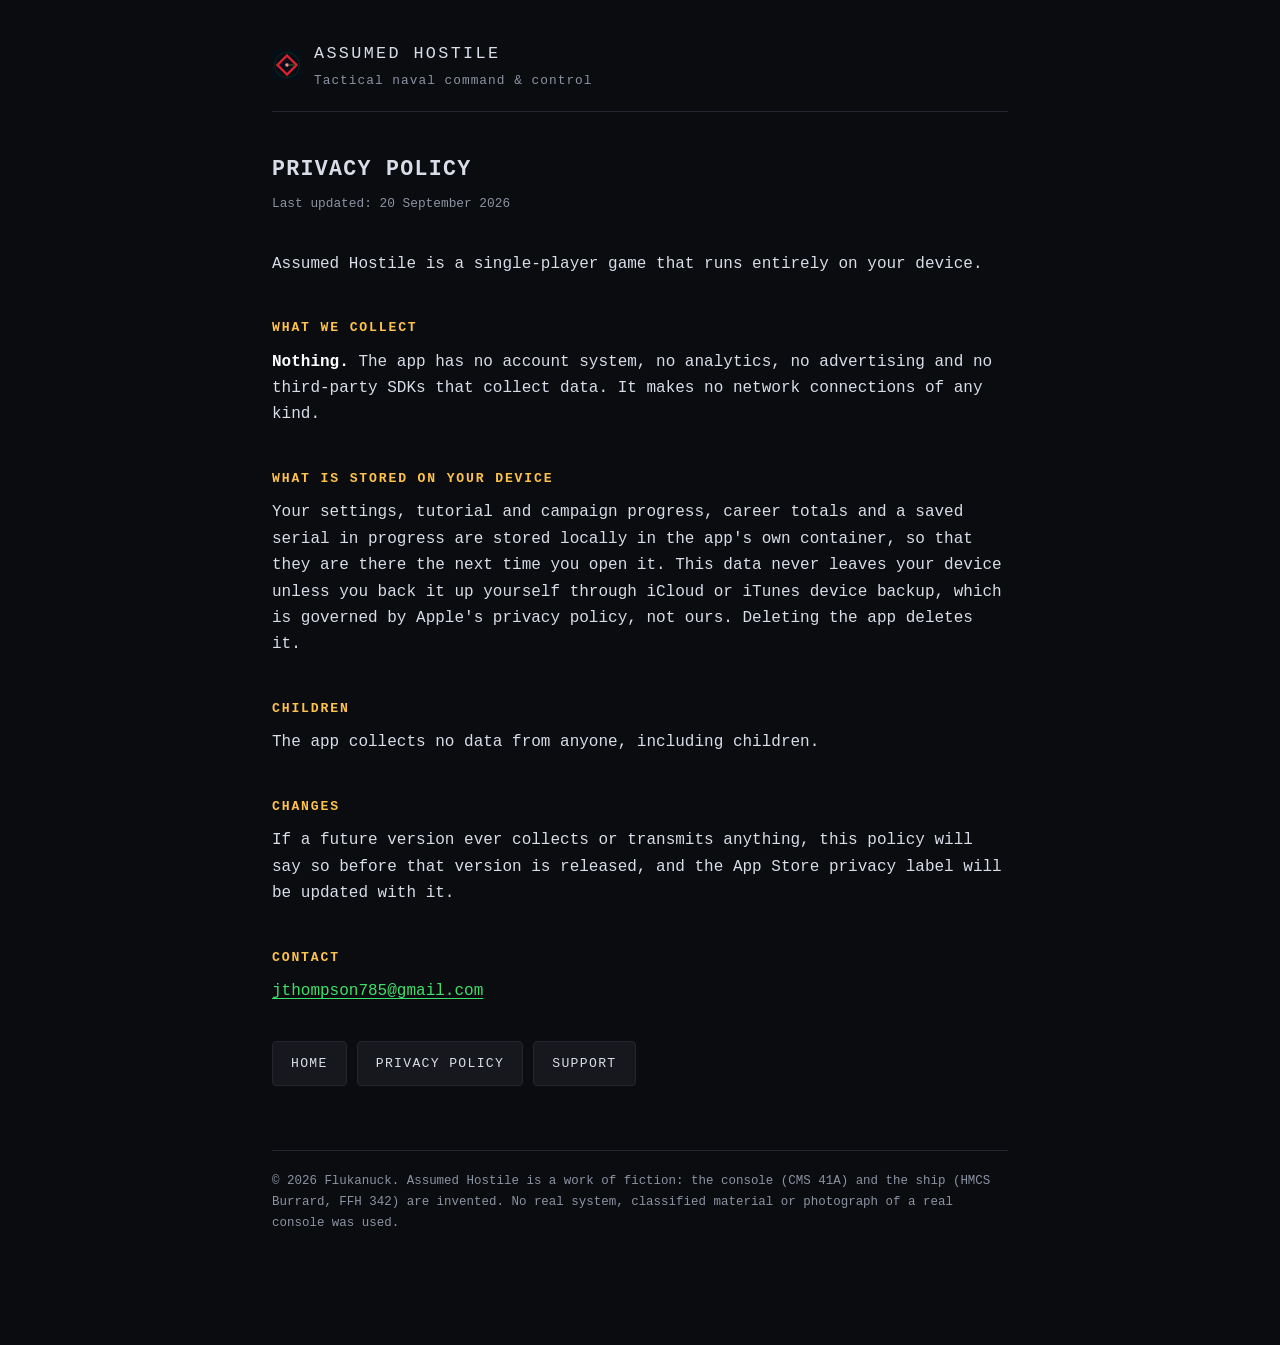
==== privacy/index.html @ b79e338b "The privacy policy and support page The two URLs App Store Connect requires, and the one TestFlight " ====
<!DOCTYPE html>
<html lang="en">
<head>
<meta charset="utf-8">
<meta name="viewport" content="width=device-width, initial-scale=1">
<title>Privacy policy — Assumed Hostile</title>
<meta name="description" content="Assumed Hostile collects no data. It runs entirely on your device.">
<meta name="color-scheme" content="dark">
<link rel="stylesheet" href="../style.css">
</head>
<body>
  <div class="wrap">
    <header>
      <a class="mark" href="../">
        <svg width="30" height="30" viewBox="0 0 30 30" aria-hidden="true">
          <rect width="30" height="30" fill="#050d17"/>
          <circle cx="15" cy="15" r="12.5" fill="none" stroke="#0d2a18" stroke-width="1"/>
          <path d="M15 5.5 L24.5 15 L15 24.5 L5.5 15 Z" fill="none" stroke="#d8202f" stroke-width="2.4"/>
          <circle cx="15" cy="15" r="1.8" fill="#ff8a90"/>
          <rect x="16.5" y="14.3" width="6" height="1.4" fill="#145c2c"/>
        </svg>
        <span>
          <span class="title">Assumed Hostile</span>
          <span class="sub" style="display:block">Tactical naval command &amp; control</span>
        </span>
      </a>
    </header>
    <h1>Privacy policy</h1>
    <p class="asof">Last updated: 20 September 2026</p>

    <p>Assumed Hostile is a single-player game that runs entirely on your device.</p>

    <h2>What we collect</h2>
    <p><strong>Nothing.</strong> The app has no account system, no analytics, no advertising and no
    third-party SDKs that collect data. It makes no network connections of any kind.</p>

    <h2>What is stored on your device</h2>
    <p>Your settings, tutorial and campaign progress, career totals and a saved serial in progress
    are stored locally in the app's own container, so that they are there the next time you open it.
    This data never leaves your device unless you back it up yourself through iCloud or iTunes device
    backup, which is governed by Apple's privacy policy, not ours. Deleting the app deletes it.</p>

    <h2>Children</h2>
    <p>The app collects no data from anyone, including children.</p>

    <h2>Changes</h2>
    <p>If a future version ever collects or transmits anything, this policy will say so before that
    version is released, and the App Store privacy label will be updated with it.</p>

    <h2>Contact</h2>
    <p><a href="mailto:jthompson785@gmail.com">jthompson785@gmail.com</a></p>
    <nav class="nav">
      <a href="../">Home</a>
      <a href="../privacy/">Privacy policy</a>
      <a href="../support/">Support</a>
    </nav>
    <footer>
      <p>&copy; 2026 Flukanuck. Assumed Hostile is a work of fiction: the console (CMS&nbsp;41A) and
      the ship (HMCS Burrard, FFH&nbsp;342) are invented. No real system, classified material or
      photograph of a real console was used.</p>
    </footer>
  </div>
</body>
</html>
---- style.css ----
/* The colours are the game's own, from src/core/palette.js — FRAME0 is the bezel the console is
   drawn in and the app's launch background, LIGHT is its text, HOS1 the hostile diamond's red.
   Kept in one file so the three pages cannot drift apart. */
:root {
  --frame0: #0b0c10; --frame1: #16181e; --frame2: #23262e; --frame4: #4a4f5c;
  --frame6: #8c93a3; --frame7: #b8bfcf;
  --light: #d8dde8; --grn3: #3ee06a; --amb3: #ffc24a; --hos1: #d8202f;
  --sea1: #0a1727;
}
* { box-sizing: border-box; }
html { -webkit-text-size-adjust: 100%; }
body {
  margin: 0;
  padding: 0 16px 96px;
  background: var(--frame0);
  color: var(--light);
  font: 16px/1.65 ui-monospace, SFMono-Regular, "SF Mono", Menlo, Consolas, monospace;
}
.wrap { max-width: 46rem; margin: 0 auto; }

header { border-bottom: 1px solid var(--frame2); padding: 40px 0 20px; margin-bottom: 40px; }
.mark { display: flex; align-items: center; gap: 12px; text-decoration: none; color: inherit; }
.mark svg { flex: none; }
.title { font-size: 1.05rem; letter-spacing: 0.14em; text-transform: uppercase; }
.sub { color: var(--frame6); font-size: 0.8rem; letter-spacing: 0.08em; margin-top: 2px; }

h1 { font-size: 1.35rem; letter-spacing: 0.06em; text-transform: uppercase; margin: 0 0 6px; }
h2 {
  font-size: 0.82rem; letter-spacing: 0.14em; text-transform: uppercase;
  color: var(--amb3); margin: 40px 0 10px;
}
.asof { color: var(--frame6); font-size: 0.8rem; margin: 0 0 36px; }
p { margin: 0 0 16px; }
strong { color: #fff; font-weight: 600; }
a { color: var(--grn3); text-decoration-thickness: 1px; text-underline-offset: 3px; }
a:hover { color: #a8ffc4; }
code {
  background: var(--frame1); border: 1px solid var(--frame2); border-radius: 3px;
  padding: 1px 5px; font-size: 0.9em; color: var(--frame7);
}
ul { padding-left: 1.1rem; margin: 0 0 16px; }
li { margin-bottom: 7px; }

/* a question and its answer, which is what the support page is made of */
.q { border-left: 2px solid var(--frame4); padding-left: 16px; margin: 0 0 26px; }
.q > p:first-child { color: #fff; margin-bottom: 6px; }
.q > p:last-child { margin-bottom: 0; }

.nav { display: flex; flex-wrap: wrap; gap: 10px; margin: 36px 0 0; }
.nav a {
  border: 1px solid var(--frame2); background: var(--frame1); border-radius: 4px;
  padding: 11px 18px; text-decoration: none; color: var(--light);
  font-size: 0.82rem; letter-spacing: 0.1em; text-transform: uppercase;
}
.nav a:hover { border-color: var(--frame4); background: var(--frame2); color: #fff; }

footer {
  margin-top: 64px; padding-top: 20px; border-top: 1px solid var(--frame2);
  color: var(--frame6); font-size: 0.78rem;
}
footer a { color: var(--frame6); }

@media (max-width: 560px) { body { font-size: 15px; } h1 { font-size: 1.15rem; } }
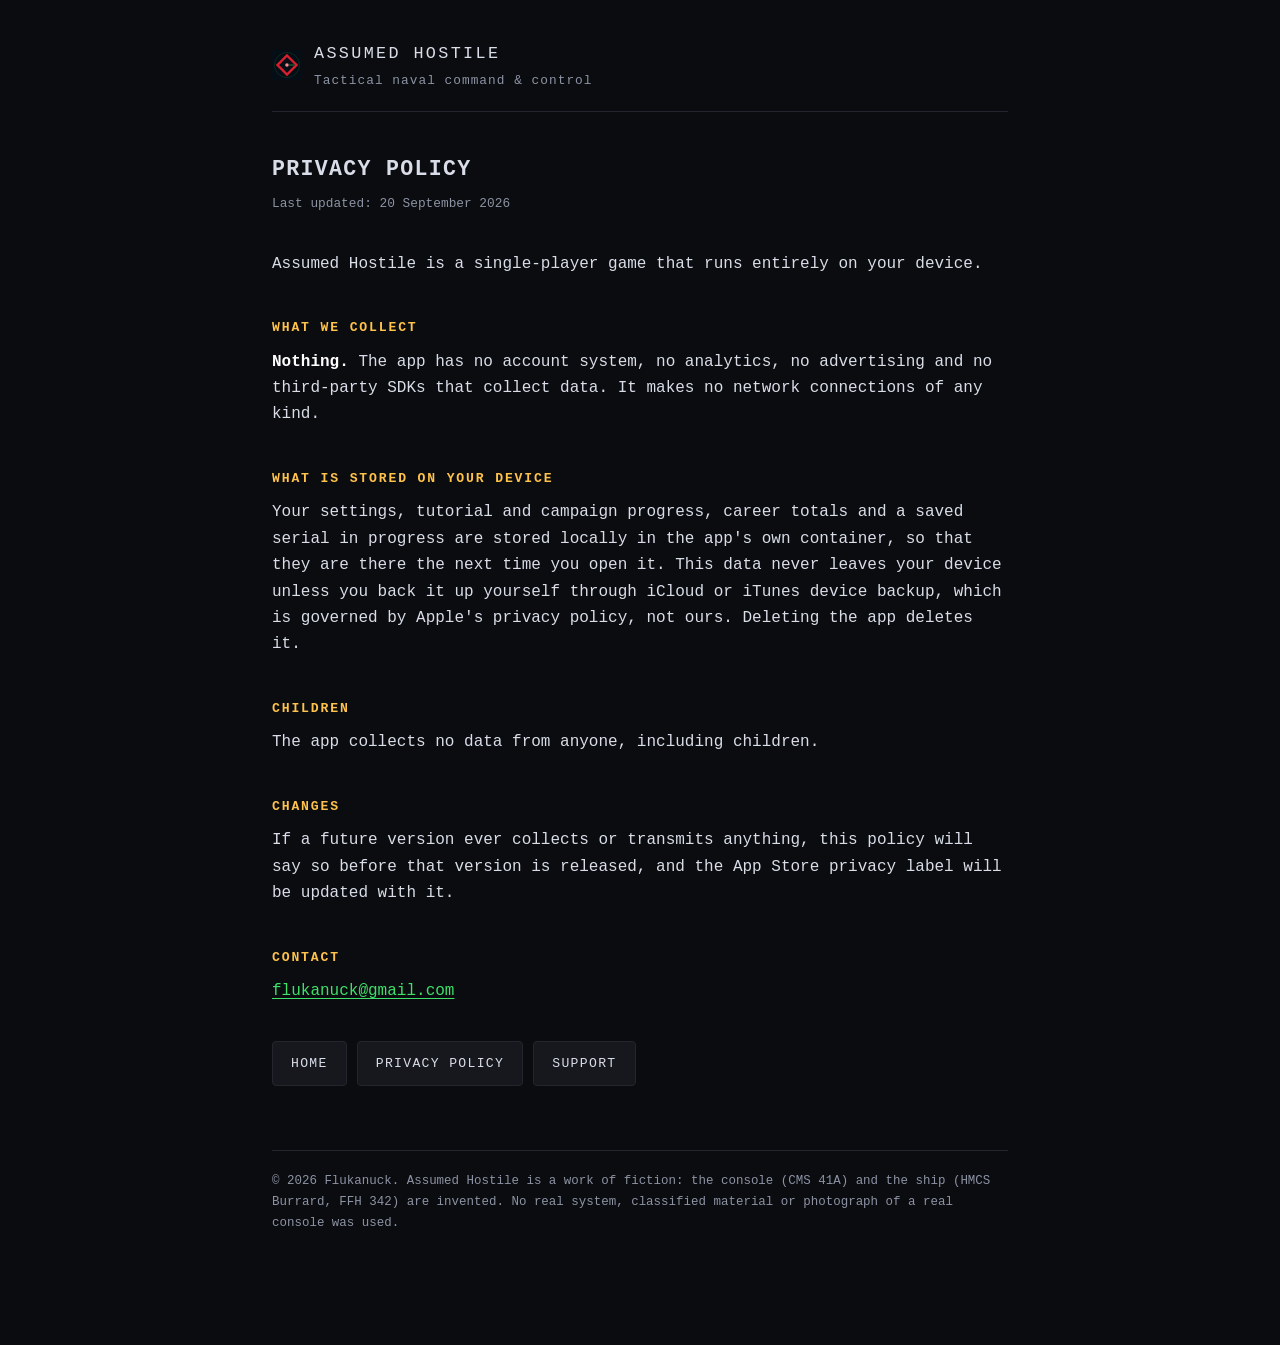
==== commit a8e4cec6: "The public contact address is flukanuck@gmail.com Separate from the personal inbox, so it can be aba" ====
--- a/privacy/index.html
+++ b/privacy/index.html
@@ -48,7 +48,7 @@
     version is released, and the App Store privacy label will be updated with it.</p>
 
     <h2>Contact</h2>
-    <p><a href="mailto:jthompson785@gmail.com">jthompson785@gmail.com</a></p>
+    <p><span class="email" data-u="flukanuck" data-d="gmail.com">flukanuck [at] gmail [dot] com</span></p>
     <nav class="nav">
       <a href="../">Home</a>
       <a href="../privacy/">Privacy policy</a>
@@ -60,5 +60,6 @@
       photograph of a real console was used.</p>
     </footer>
   </div>
+  <script src="../contact.js"></script>
 </body>
 </html>
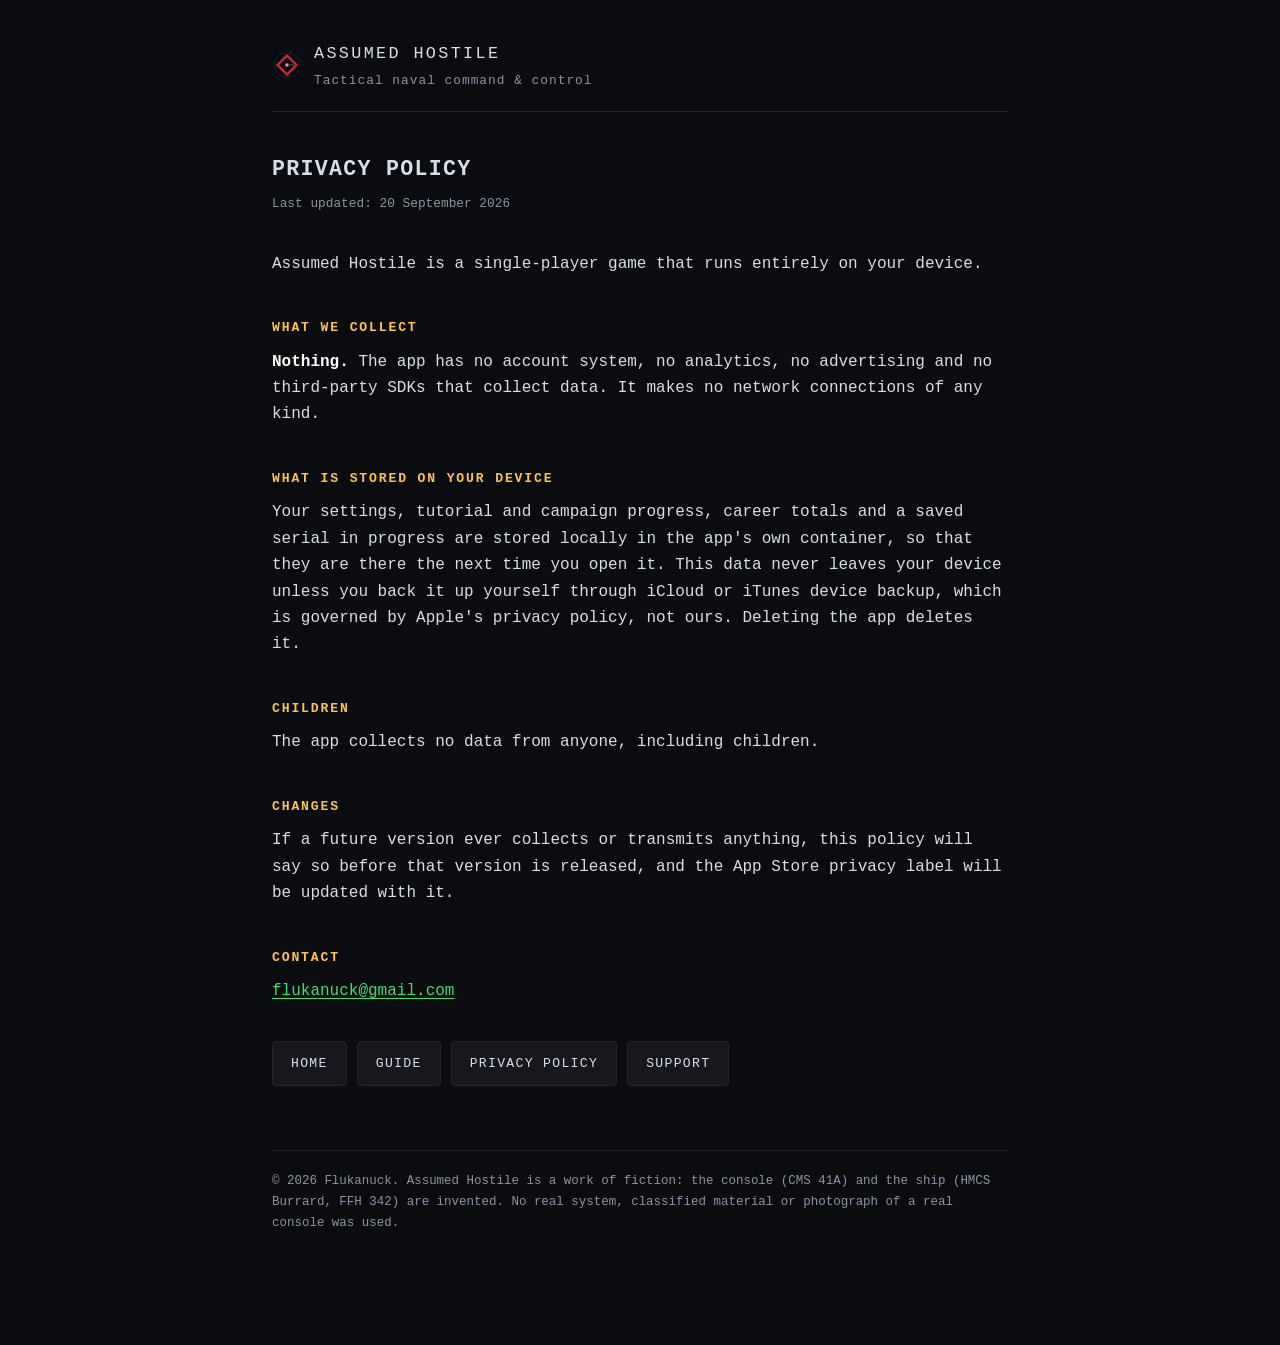
==== commit 29c843c4: "The player guide: every key, page, symbol and alert on the console guide/ is generated by `npm run g" ====
--- a/privacy/index.html
+++ b/privacy/index.html
@@ -51,6 +51,7 @@
     <p><span class="email" data-u="flukanuck" data-d="gmail.com">flukanuck [at] gmail [dot] com</span></p>
     <nav class="nav">
       <a href="../">Home</a>
+      <a href="../guide/">Guide</a>
       <a href="../privacy/">Privacy policy</a>
       <a href="../support/">Support</a>
     </nav>
